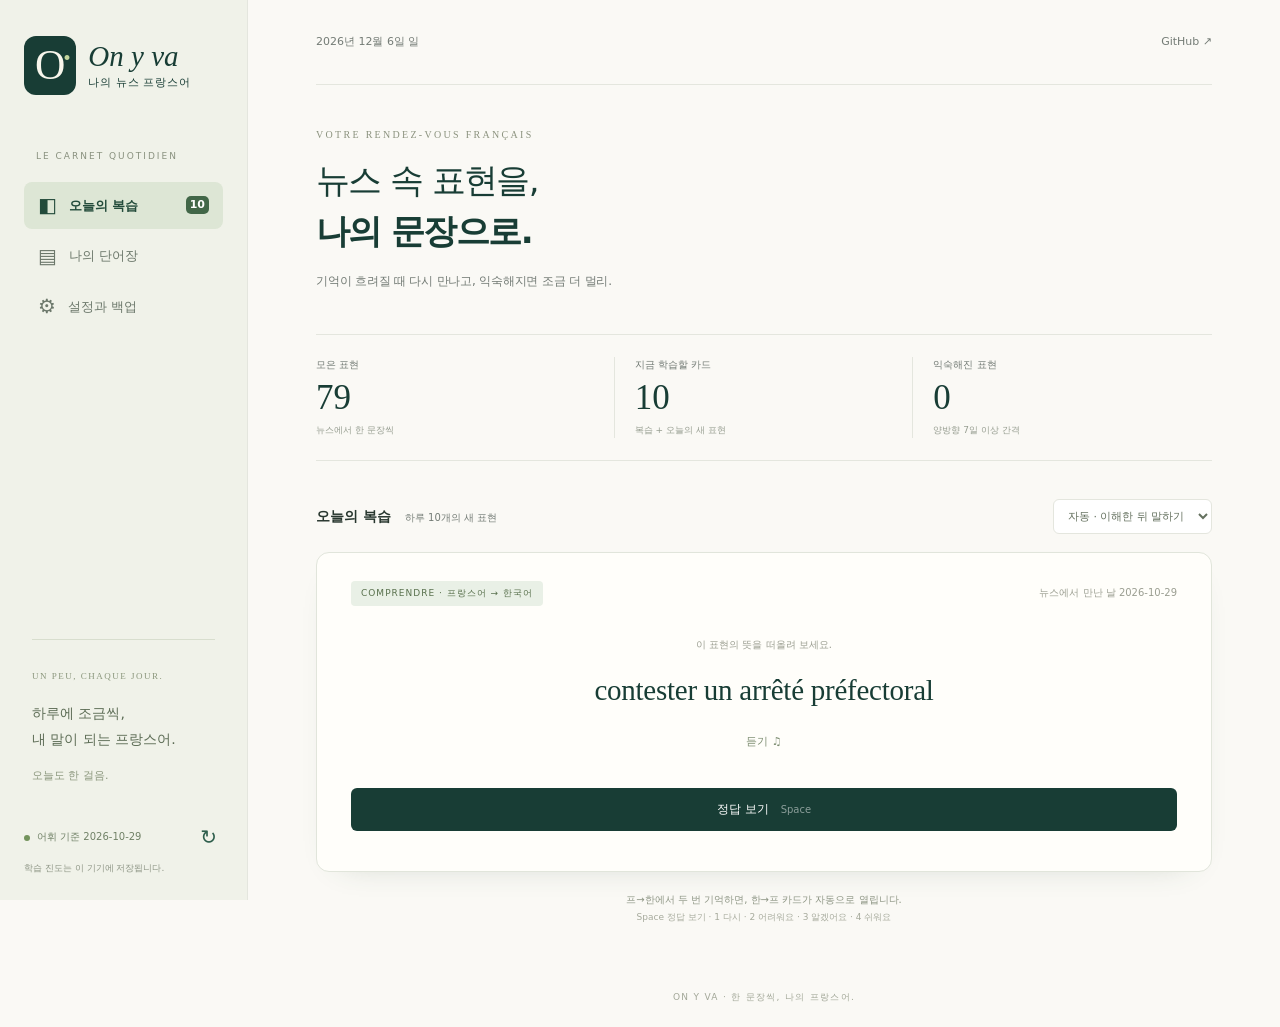
==== news/index.html @ 4c4e5b2c "Add installable news French vocabulary app with 79 expressions and spaced review" ====
<!doctype html>
<html lang="ko">
<head>
  <meta charset="utf-8">
  <meta name="viewport" content="width=device-width, initial-scale=1">
  <meta name="theme-color" content="#173e35">
  <meta name="description" content="뉴스에서 만난 프랑스어를 내 말로. 예문과 함께 익히는 나만의 간격 반복 단어장.">
  <link rel="manifest" href="./manifest.webmanifest">
  <link rel="icon" href="./icon.svg" type="image/svg+xml">
  <link rel="apple-touch-icon" href="./icon-192.png">
  <link rel="stylesheet" href="./style.css">
  <title>On y va · 뉴스 프랑스어</title>
</head>
<body>
  <div class="layout">
    <aside class="sidebar">
      <a class="brand" href="#study" aria-label="단어장 처음으로"><span class="brand-symbol">O<span>·</span></span><span>On y va<small>나의 뉴스 프랑스어</small></span></a>
      <p class="sidebar-label">LE CARNET QUOTIDIEN</p>
      <nav aria-label="주 메뉴">
        <button class="nav active" data-view="study"><span>◧</span> 오늘의 복습 <b id="nav-count">0</b></button>
        <button class="nav" data-view="library"><span>▤</span> 나의 단어장</button>
        <button class="nav" data-view="settings"><span>⚙</span> 설정과 백업</button>
      </nav>
      <div class="daily-note"><span>UN PEU, CHAQUE JOUR.</span><p>하루에 조금씩,<br>내 말이 되는 프랑스어.</p><div id="streak">오늘도 한 걸음.</div></div>
      <div class="sidebar-bottom"><span class="online-dot"></span><span id="connection">저장된 단어로 학습 중</span><button id="sync-button" aria-label="새 어휘 확인">↻</button></div>
      <small class="local-note">학습 진도는 이 기기에 저장됩니다.</small>
    </aside>
    <main>
      <header class="topbar"><span id="today"></span><div><button id="install-button" class="button small secondary" hidden>앱 설치</button><a class="github" href="https://github.com/elisa0402-bot/fran-ais-flashcard/tree/main/news" target="_blank" rel="noopener">GitHub ↗</a></div></header>
      <section id="study-view">
        <div class="intro"><p class="eyebrow">VOTRE RENDEZ-VOUS FRANÇAIS</p><h1>뉴스 속 표현을,<br><em>나의 문장으로.</em></h1><p class="description">기억이 흐려질 때 다시 만나고, 익숙해지면 조금 더 멀리.</p></div>
        <div class="stats" aria-label="학습 현황"><div><span>모은 표현</span><strong id="total-count">0</strong><small>뉴스에서 한 문장씩</small></div><div><span>지금 학습할 카드</span><strong id="due-count">0</strong><small>복습 + 오늘의 새 표현</small></div><div><span>익숙해진 표현</span><strong id="learned-count">0</strong><small>양방향 7일 이상 간격</small></div></div>
        <div class="study-toolbar"><div><h2>오늘의 복습</h2><span id="session-progress">하루 10개의 새 표현</span></div><label class="sr-only" for="direction">학습 방향</label><select id="direction"><option value="auto">자동 · 이해한 뒤 말하기</option><option value="fr">프랑스어 → 한국어</option><option value="ko">한국어 → 프랑스어</option></select></div>
        <article class="flashcard" id="flashcard" aria-live="polite">
          <div class="card-top"><span id="direction-label" class="pill">COMPRENDRE · 이해하기</span><span id="source-date"></span></div>
          <div class="question"><p id="prompt-label">이 표현의 뜻을 떠올려 보세요.</p><h3 id="question" lang="fr"></h3><button id="speak-question" class="sound" aria-label="프랑스어 표현 듣기">듣기 ♫</button></div>
          <div id="answer" hidden><div class="answer-divider"><span>LA RÉPONSE</span></div><h3 id="answer-main"></h3><div id="examples"></div><p class="source" id="card-source"></p></div>
          <button id="reveal" class="button primary reveal">정답 보기 <span>Space</span></button>
          <div id="grades" class="grades" hidden><button data-grade="again"><strong>다시</strong><small id="interval-again">1분 후</small></button><button data-grade="hard"><strong>어려워요</strong><small id="interval-hard">10분 후</small></button><button data-grade="good"><strong>알겠어요</strong><small id="interval-good">1일 후</small></button><button data-grade="easy"><strong>쉬워요</strong><small id="interval-easy">4일 후</small></button></div>
        </article>
        <div id="empty" class="empty" hidden><span>✓</span><h3>지금 할 복습을 마쳤어요.</h3><p id="empty-note"></p><button id="browse-button" class="button secondary">단어장 둘러보기</button></div>
        <p class="study-hint" id="study-hint">프→한에서 두 번 기억하면, 한→프 카드가 자동으로 열립니다.<br><span>Space 정답 보기 · 1 다시 · 2 어려워요 · 3 알겠어요 · 4 쉬워요</span></p>
      </section>
      <section id="library-view" hidden>
        <div class="section-intro"><p class="eyebrow">MA COLLECTION</p><h1>나의 단어장</h1><p class="description">새 표현은 쌓이고, 익힌 표현의 진도는 그대로.</p></div>
        <div class="library-tools"><input id="search" type="search" placeholder="프랑스어, 한국어, 예문 검색" aria-label="단어 검색"><select id="library-filter" aria-label="단어 상태"><option value="all">모든 표현</option><option value="new">아직 배우기 전</option><option value="learning">학습 중</option><option value="learned">익숙해진 표현</option><option value="starred">별표한 표현</option></select><button id="open-add" class="button primary">+ 표현 추가</button></div>
        <div id="library-count" class="list-summary"></div><div id="word-list"></div>
      </section>
      <section id="settings-view" hidden>
        <div class="section-intro"><p class="eyebrow">À VOTRE RYTHME</p><h1>나의 속도로</h1><p class="description">학습 설정과 소중한 기록을 관리하세요.</p></div>
        <div class="settings-card"><h2>학습</h2><label class="setting-row">하루 새 표현 <select id="new-per-day"><option value="5">5개</option><option value="10">10개</option><option value="15">15개</option><option value="20">20개</option><option value="50">50개</option><option value="100">100개</option></select></label><p>이미 배운 표현의 복습은 이 숫자에 포함되지 않습니다. 한국시간 자정에 새 표현 수가 갱신됩니다.</p><label class="setting-row">발음 속도 <select id="speech-rate"><option value="0.75">천천히</option><option value="0.9">보통</option><option value="1">자연스럽게</option></select></label><p>간격 반복은 1분·10분 재학습과 1일·3일 이후의 복습 간격을 사용합니다. 공식 Anki 앱이나 Anki 계정과 연결되지는 않습니다.</p></div>
        <div class="settings-card"><h2>어휘 업데이트</h2><p id="sync-details"></p><button id="settings-sync" class="button secondary">지금 새 어휘 확인</button><p>앱을 열 때와 사용 중 15분마다 GitHub의 새 어휘를 확인합니다. 인터넷이 없어도 저장된 카드로 학습할 수 있습니다.</p></div>
        <div class="settings-card"><h2>백업과 가져오기</h2><p>진도는 이 브라우저·기기에 저장됩니다. 브라우저 데이터를 지우거나 다른 기기로 옮기기 전에 백업해 주세요.</p><div class="button-row"><button id="backup" class="button primary">진도까지 백업</button><button id="import-button" class="button secondary">파일 가져오기</button><button id="export-anki" class="button secondary">Anki용 내보내기</button></div><p>백업 JSON, 어휘 JSON, 2열 CSV를 가져올 수 있습니다. 기존 윔피키드 CSV도 지원합니다. 다른 기기 간 진도 자동 동기화는 제공하지 않습니다.</p><input type="file" id="import-file" accept=".json,.csv,application/json,text/csv" hidden></div>
        <div class="settings-card"><h2>바탕화면에서 열기</h2><p>Edge·Chrome에서 주소창의 앱 설치 표시를 누르거나, 아래 설치 파일을 내려받아 압축을 풀고 ‘바탕화면에 설치.cmd’를 실행하세요.</p><a class="button secondary" href="./downloads/on-y-va-carnet.zip" download>Windows 설치 파일 받기 ↓</a><p>설치 파일은 브라우저의 앱 창으로 여는 바탕화면 바로가기를 만듭니다. 오프라인용 파일도 함께 포함되어 있습니다.</p></div>
      </section>
      <footer>ON Y VA · 한 문장씩, 나의 프랑스어.</footer>
    </main>
  </div>
  <dialog id="add-dialog"><form id="add-form"><div class="dialog-head"><h2>나만의 표현 추가</h2><button type="button" id="close-add" aria-label="닫기">×</button></div><label>프랑스어<input name="fr" required maxlength="500" lang="fr"></label><label>한국어 뜻<input name="ko" required maxlength="1000"></label><label>프랑스어 예문<textarea name="exfr" required maxlength="3000" lang="fr"></textarea></label><label>예문 해석<textarea name="exko" required maxlength="3000"></textarea></label><button class="button primary">단어장에 저장</button></form></dialog>
  <div id="toast" class="toast" role="status" hidden></div>
  <div id="storage-warning" role="alert" hidden>학습 기록을 저장하지 못했습니다. 설정에서 백업한 뒤 기기의 저장 공간을 확인해 주세요.</div>
  <script src="./seed.js"></script><script src="./core.js"></script><script src="./app.js"></script>
</body>
</html>
---- news/style.css ----
*{box-sizing:border-box} :root{--ink:#183d35;--muted:#737b75;--paper:#faf9f5;--line:#e4e6de;--green:#2e5e4c;--mint:#e9f0e6;--warm:#eee9df}body{margin:0;background:var(--paper);color:#28372f;font-family:"Malgun Gothic","Apple SD Gothic Neo",system-ui,sans-serif;font-size:14px;line-height:1.65}button,input,select,textarea{font:inherit}button,a,input,select{touch-action:manipulation}button{cursor:pointer}button:focus-visible,a:focus-visible,input:focus-visible,select:focus-visible,textarea:focus-visible{outline:3px solid #b0ca8b;outline-offset:4px}a{color:inherit}button{border:0}button:disabled{opacity:.5;cursor:wait}[hidden]{display:none!important}.layout{display:flex;min-height:100vh}.sidebar{width:248px;position:fixed;inset:0 auto 0 0;padding:36px 24px 24px;background:#f0f2e9;border-right:1px solid var(--line);display:flex;flex-direction:column}.brand{display:flex;align-items:center;gap:12px;text-decoration:none;font:italic 29px Georgia,serif;color:var(--ink)}.brand-symbol{font:42px Georgia,serif;background:var(--ink);color:#f8f6ec;border-radius:12px;padding:0 11px;line-height:1.4;position:relative}.brand-symbol span{color:#c3d59d;position:absolute;right:4px;top:-7px}.brand small{display:block;font:11px "Malgun Gothic",sans-serif;margin-top:2px;letter-spacing:.8px}.sidebar-label{font-size:9px;letter-spacing:2px;color:#89917f;margin:54px 0 15px 12px}.nav{width:100%;display:flex;align-items:center;gap:12px;background:none;text-align:left;padding:13px 14px;color:#6c786b;margin:3px 0;border-radius:8px;font-size:13px}.nav.active{background:#dde6d5;color:#234b3b;font-weight:bold}.nav span{font-size:20px;line-height:1}.nav b{margin-left:auto;font-size:11px;background:#426748;color:white;border-radius:5px;min-width:22px;text-align:center;padding:0 4px}.daily-note{margin:auto 8px 35px;border-top:1px solid #d8dece;padding-top:23px}.daily-note>span{font:9px Georgia,serif;letter-spacing:1.5px;color:#8b977d}.daily-note p{font-size:14px;color:#5d6d56;line-height:1.9}.daily-note div{font-size:11px;color:#8b977d}.sidebar-bottom{display:flex;align-items:center;gap:7px;font-size:10px;color:#708166}.online-dot{width:6px;height:6px;background:#73935c;border-radius:50%;flex-shrink:0}.sidebar-bottom button{margin-left:auto;background:none;font-size:20px;color:var(--green)}.local-note{font-size:9px;color:#8d9585;margin-top:6px}main{margin-left:248px;width:calc(100% - 248px);max-width:1230px;padding:0 68px}.topbar{height:85px;display:flex;align-items:center;justify-content:space-between;border-bottom:1px solid var(--line);font-size:11px;color:var(--muted)}.topbar>div{display:flex;gap:18px;align-items:center}.github{text-decoration:none;font-size:11px}.intro{padding:44px 0 30px}.eyebrow{font:10px Georgia,serif;color:#8b927e;letter-spacing:2.3px;margin:0 0 15px}h1{font-size:34px;letter-spacing:-1.6px;line-height:1.5;margin:0;color:var(--ink);font-weight:500}h1 em{font-style:normal;font-weight:700}.description{color:var(--muted);font-size:12px;margin-top:15px;letter-spacing:-.2px}.stats{display:grid;grid-template-columns:repeat(3,1fr);border-top:1px solid var(--line);border-bottom:1px solid var(--line);padding:22px 0;margin-bottom:38px}.stats>div{padding:0 20px;border-right:1px solid var(--line)}.stats>div:first-child{padding-left:0}.stats>div:last-child{border:0}.stats span,.stats small{display:block;font-size:10px;color:var(--muted)}.stats strong{display:block;font:35px Georgia,serif;color:var(--ink);margin:5px 0}.stats small{font-size:9px;color:#969d90}.study-toolbar{display:flex;justify-content:space-between;align-items:center;gap:15px;margin:0 0 18px}.study-toolbar h2{font-size:14px;display:inline-block;margin:0 14px 0 0;font-weight:600}.study-toolbar span{font-size:10px;color:var(--muted)}select{max-width:100%;border:1px solid var(--line);background:white;border-radius:6px;padding:9px 10px;color:#65715f;font-size:11px}.flashcard{padding:28px 34px 26px;border:1px solid #e1e5db;background:#fffefa;border-radius:13px;box-shadow:0 12px 34px -26px #31503b55;min-height:320px}.card-top{display:flex;justify-content:space-between;align-items:center;gap:12px}.pill{background:var(--mint);color:#58704c;font-size:9px;padding:5px 10px;border-radius:4px;letter-spacing:1px}.card-top>span:last-child{font-size:10px;color:#9b9e91}.question{padding:31px 0 25px;text-align:center}.question>p{font-size:10px;color:#9b9e91;margin:0 0 15px}.question h3{font:29px/1.55 Georgia,"Malgun Gothic",serif;letter-spacing:-.25px;color:var(--ink);margin:8px 0 12px;overflow-wrap:anywhere}.sound{background:none;color:#7c8c70;font-size:11px;padding:8px 12px}.button{display:inline-flex;justify-content:center;align-items:center;gap:12px;text-decoration:none;border-radius:6px;font-size:12px;padding:12px 20px;font-weight:500}.primary{background:var(--ink);color:white}.primary:hover{background:#285447}.secondary{background:#edf0e6;color:#4d6546;border:1px solid #dfe5d5}.button.small{font-size:10px;padding:7px 12px}.reveal{width:100%;margin-top:3px}.reveal span{opacity:.5;font:10px system-ui}.answer-divider{display:flex;align-items:center;gap:15px;margin:5px 0 18px;color:#a0a18f;font:9px Georgia;letter-spacing:2px}.answer-divider:before,.answer-divider:after{content:"";height:1px;background:var(--line);flex:1}#answer-main{text-align:center;font-size:19px;font-weight:500;margin:15px 0 25px;color:#465242;word-break:keep-all}.example{background:#f4f5ee;border-left:2px solid #c8d7b9;border-radius:0 6px 6px 0;padding:15px 18px;margin:12px 0}.example .fr{font:17px/1.7 Georgia,serif;color:#34503e;margin:0}.example .ko{font-size:11px;color:#7b8372;margin:7px 0 0}.example button{background:none;float:right;padding:4px 0 4px 10px;color:#768b64;font-size:13px}.source{font-size:9px;color:#9a9c8e;text-align:center;margin:19px 0}.grades{display:grid;grid-template-columns:repeat(4,1fr);gap:8px;margin-top:24px}.grades button{border:1px solid var(--line);background:#fafaf6;padding:12px 2px;border-radius:6px;color:#687562}.grades button[data-grade=again]{color:#a46d5e;background:#fbf3ed;border-color:#eddfd4}.grades button[data-grade=good]{color:white;background:var(--ink);border-color:var(--ink)}.grades button[data-grade=easy]{color:#597e3b;background:#edf3e4}.grades strong{font-size:11px;display:block;font-weight:500}.grades small{display:block;font-size:9px;opacity:.7;margin-top:4px}.study-hint{text-align:center;color:#8d9584;font-size:10px;margin:20px 0}.study-hint span{color:#a6aa9c;font-size:9px}.empty{border:1px solid var(--line);border-radius:13px;padding:44px 25px;text-align:center;background:#fffefa}.empty>span{display:inline-flex;justify-content:center;align-items:center;width:50px;height:50px;background:#e7eedb;color:var(--green);font-size:26px;border-radius:50%}.empty h3{font-size:20px;font-weight:500}.empty p{color:var(--muted);font-size:12px}.empty .button{margin-top:15px}footer{font-size:9px;color:#a2a798;letter-spacing:1.3px;text-align:center;padding:45px 0 22px}.section-intro{padding:45px 0 30px}.library-tools{display:flex;gap:10px;margin-bottom:20px}.library-tools input{min-width:0;flex:1}.library-tools .button{white-space:nowrap;padding:10px 14px}input,textarea{border:1px solid var(--line);background:white;border-radius:6px;padding:11px 13px;color:var(--ink);font-size:12px}.list-summary{font-size:11px;color:var(--muted);margin-bottom:12px}.word{background:#fffefa;border:1px solid var(--line);border-radius:9px;padding:18px 22px;margin-bottom:10px}.word-head{display:flex;gap:15px;align-items:flex-start}.word-title{flex:1}.word h3{font:20px Georgia,serif;margin:0 0 6px;color:var(--ink)}.word .meaning{margin:0;color:#69745f;font-size:12px}.word .tags{font-size:9px;color:#929987;margin-top:9px}.word details{margin-top:12px;font-size:11px;color:#66785b}.word summary{cursor:pointer}.star{background:none;font-size:20px;color:#a1a88d;padding:0 4px}.star.on{color:#a58235}.word-sound{background:none;color:#7b8c6a;padding:2px 8px}.settings-card{border:1px solid var(--line);border-radius:10px;background:#fffefa;padding:24px 28px;margin:0 0 18px}.settings-card h2{font-size:15px;margin:0 0 17px;font-weight:600}.settings-card p{font-size:11px;line-height:1.9;color:#808775;margin:14px 0}.setting-row{display:flex;align-items:center;justify-content:space-between;font-size:12px;margin-top:15px}.button-row{display:flex;flex-wrap:wrap;gap:10px}.toast{position:fixed;bottom:25px;left:50%;transform:translateX(-50%);background:var(--ink);color:#fff;padding:13px 23px;border-radius:7px;box-shadow:0 5px 30px #0002;max-width:90vw;z-index:30;font-size:12px}dialog{border:1px solid var(--line);border-radius:14px;padding:28px;width:min(500px,94vw);background:var(--paper);color:var(--ink)}dialog::backdrop{background:#14291a66}dialog label{display:block;font-size:12px;margin:15px 0}dialog input,dialog textarea{display:block;width:100%;margin-top:6px}dialog textarea{min-height:70px;resize:vertical}.dialog-head{display:flex;justify-content:space-between;align-items:center}.dialog-head h2{font-size:19px;margin:0}.dialog-head button{background:none;font-size:26px;color:#849078}dialog .button{width:100%;margin-top:10px}.sr-only{position:absolute;width:1px;height:1px;padding:0;margin:-1px;overflow:hidden;clip:rect(0,0,0,0);white-space:nowrap;border:0}#storage-warning{position:fixed;bottom:0;width:100%;padding:12px;background:#fff0cc;color:#694d12;text-align:center;font-size:12px;z-index:40}
@media(min-width:1500px){main{padding-left:95px;padding-right:95px}}@media(max-width:1100px){.sidebar{width:210px;padding:28px 18px}main{margin-left:210px;width:calc(100% - 210px);padding:0 35px}.study-toolbar{align-items:flex-start}.study-toolbar>div{display:flex;flex-direction:column;gap:3px}.study-toolbar h2{margin:0}}@media(max-width:740px){.layout{display:block}.sidebar{position:static;width:100%;padding:18px 20px 10px;border-right:0;border-bottom:1px solid var(--line)}.brand{font-size:24px}.brand-symbol{font-size:30px;border-radius:8px}.brand small{font-size:9px}.sidebar-label,.daily-note,.local-note{display:none}nav{display:flex;gap:5px;margin-top:17px}.nav{padding:10px 7px;justify-content:center;text-align:center;font-size:11px;gap:6px}.nav span{font-size:16px}.nav b{margin-left:0;font-size:9px;min-width:18px}.sidebar-bottom{margin-top:7px;justify-content:center}.sidebar-bottom button{margin-left:4px}main{margin:0;width:100%;padding:0 20px}.topbar{height:54px;font-size:10px}.intro{padding:29px 0 20px}.eyebrow{font-size:9px;margin-bottom:12px}h1{font-size:29px}.description{font-size:11px;max-width:94%}.stats{padding:18px 0;margin-bottom:25px}.stats>div{padding:0 12px}.stats span{font-size:9px}.stats small{font-size:8px}.stats strong{font-size:30px}.flashcard{padding:22px 20px}.question h3{font-size:25px}.question{padding:26px 0 19px}.pill{font-size:8px}.study-toolbar{gap:8px}.study-toolbar select{font-size:10px;max-width:185px;padding:8px 6px}.study-toolbar span{font-size:9px}.library-tools{flex-wrap:wrap}.library-tools input{flex-basis:100%}.library-tools select{flex:1}.word{padding:18px}.settings-card{padding:22px}.section-intro{padding-top:29px}.grades{gap:5px}.grades strong{font-size:10px}.grades small{font-size:8px}.button{font-size:11px;padding:11px 15px}.card-top>span:last-child{font-size:9px}.example .fr{font-size:16px}footer{padding-top:32px}}@media(prefers-reduced-motion:reduce){*{scroll-behavior:auto!important}}
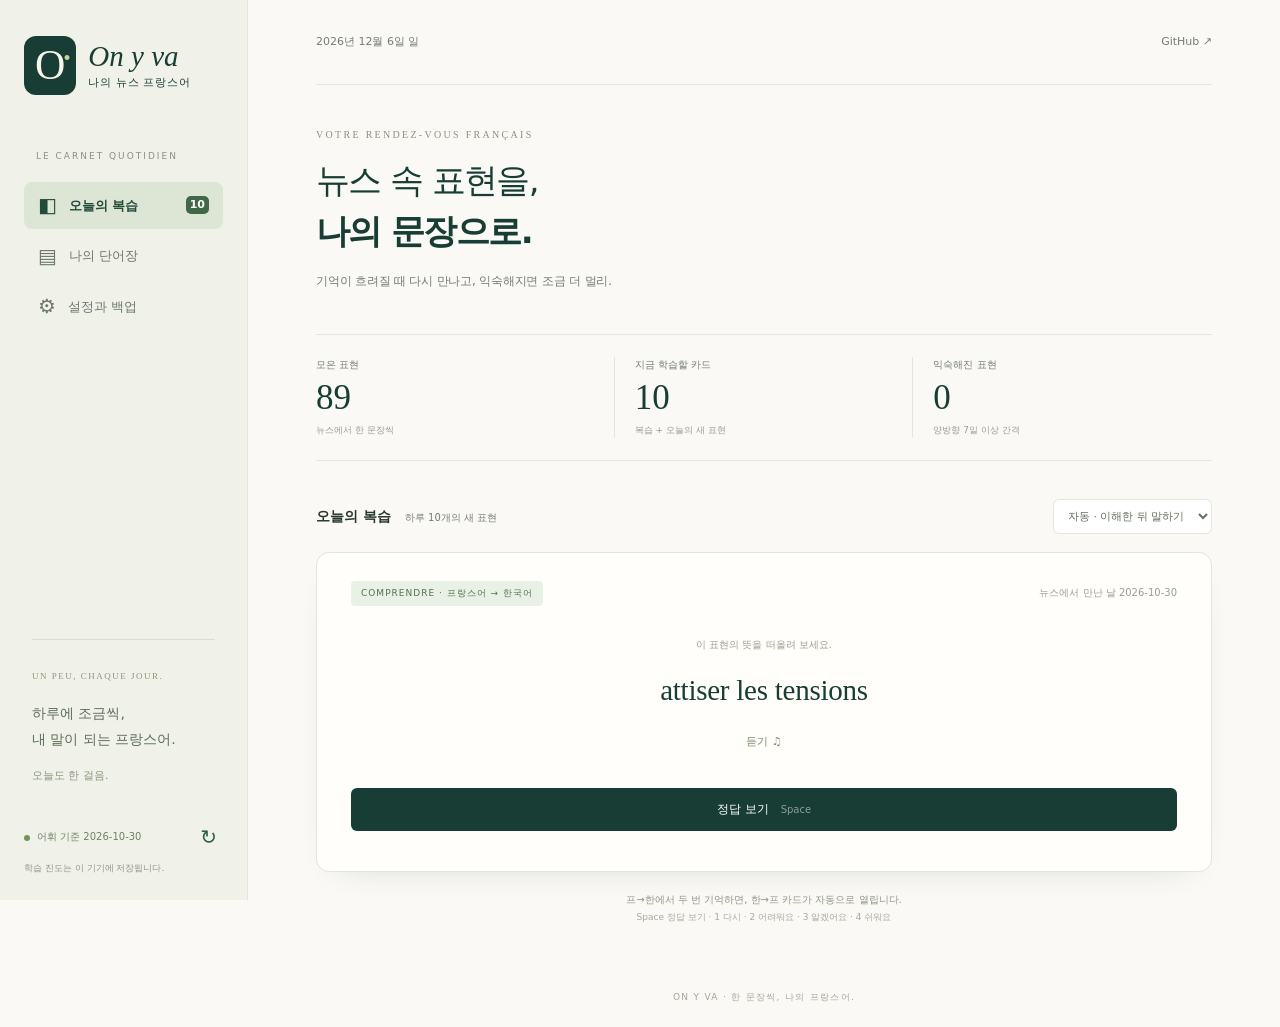
==== commit 8d9bbe3d: "Add standalone offline Windows vocabulary app with bundled runtime" ====
--- a/news/index.html
+++ b/news/index.html
@@ -51,7 +51,7 @@
         <div class="settings-card"><h2>학습</h2><label class="setting-row">하루 새 표현 <select id="new-per-day"><option value="5">5개</option><option value="10">10개</option><option value="15">15개</option><option value="20">20개</option><option value="50">50개</option><option value="100">100개</option></select></label><p>이미 배운 표현의 복습은 이 숫자에 포함되지 않습니다. 한국시간 자정에 새 표현 수가 갱신됩니다.</p><label class="setting-row">발음 속도 <select id="speech-rate"><option value="0.75">천천히</option><option value="0.9">보통</option><option value="1">자연스럽게</option></select></label><p>간격 반복은 1분·10분 재학습과 1일·3일 이후의 복습 간격을 사용합니다. 공식 Anki 앱이나 Anki 계정과 연결되지는 않습니다.</p></div>
         <div class="settings-card"><h2>어휘 업데이트</h2><p id="sync-details"></p><button id="settings-sync" class="button secondary">지금 새 어휘 확인</button><p>앱을 열 때와 사용 중 15분마다 GitHub의 새 어휘를 확인합니다. 인터넷이 없어도 저장된 카드로 학습할 수 있습니다.</p></div>
         <div class="settings-card"><h2>백업과 가져오기</h2><p>진도는 이 브라우저·기기에 저장됩니다. 브라우저 데이터를 지우거나 다른 기기로 옮기기 전에 백업해 주세요.</p><div class="button-row"><button id="backup" class="button primary">진도까지 백업</button><button id="import-button" class="button secondary">파일 가져오기</button><button id="export-anki" class="button secondary">Anki용 내보내기</button></div><p>백업 JSON, 어휘 JSON, 2열 CSV를 가져올 수 있습니다. 기존 윔피키드 CSV도 지원합니다. 다른 기기 간 진도 자동 동기화는 제공하지 않습니다.</p><input type="file" id="import-file" accept=".json,.csv,application/json,text/csv" hidden></div>
-        <div class="settings-card"><h2>바탕화면에서 열기</h2><p>Edge·Chrome에서 주소창의 앱 설치 표시를 누르거나, 아래 설치 파일을 내려받아 압축을 풀고 ‘바탕화면에 설치.cmd’를 실행하세요.</p><a class="button secondary" href="./downloads/on-y-va-carnet.zip" download>Windows 설치 파일 받기 ↓</a><p>설치 파일은 브라우저의 앱 창으로 여는 바탕화면 바로가기를 만듭니다. 오프라인용 파일도 함께 포함되어 있습니다.</p></div>
+        <div class="settings-card"><h2>Windows 전용 앱</h2><p>브라우저 없이 독립된 창에서 학습하고, 인터넷이 없어도 저장된 단어와 진도를 사용할 수 있습니다.</p><a class="button secondary" href="./downloads/OnYVa-Windows.zip" download>Windows 앱 받기 ↓</a><p>ZIP 파일을 모두 압축 푼 뒤 ‘설치하고 열기.vbs’를 실행하세요. 바탕화면에 ‘프랑스어 뉴스 단어장’ 아이콘이 생깁니다. 실행에 필요한 파일이 모두 포함되어 있습니다.</p><p>웹에서 학습한 진도는 먼저 백업한 뒤 새 앱의 ‘설정과 백업’에서 불러올 수 있습니다.</p></div>
       </section>
       <footer>ON Y VA · 한 문장씩, 나의 프랑스어.</footer>
     </main>
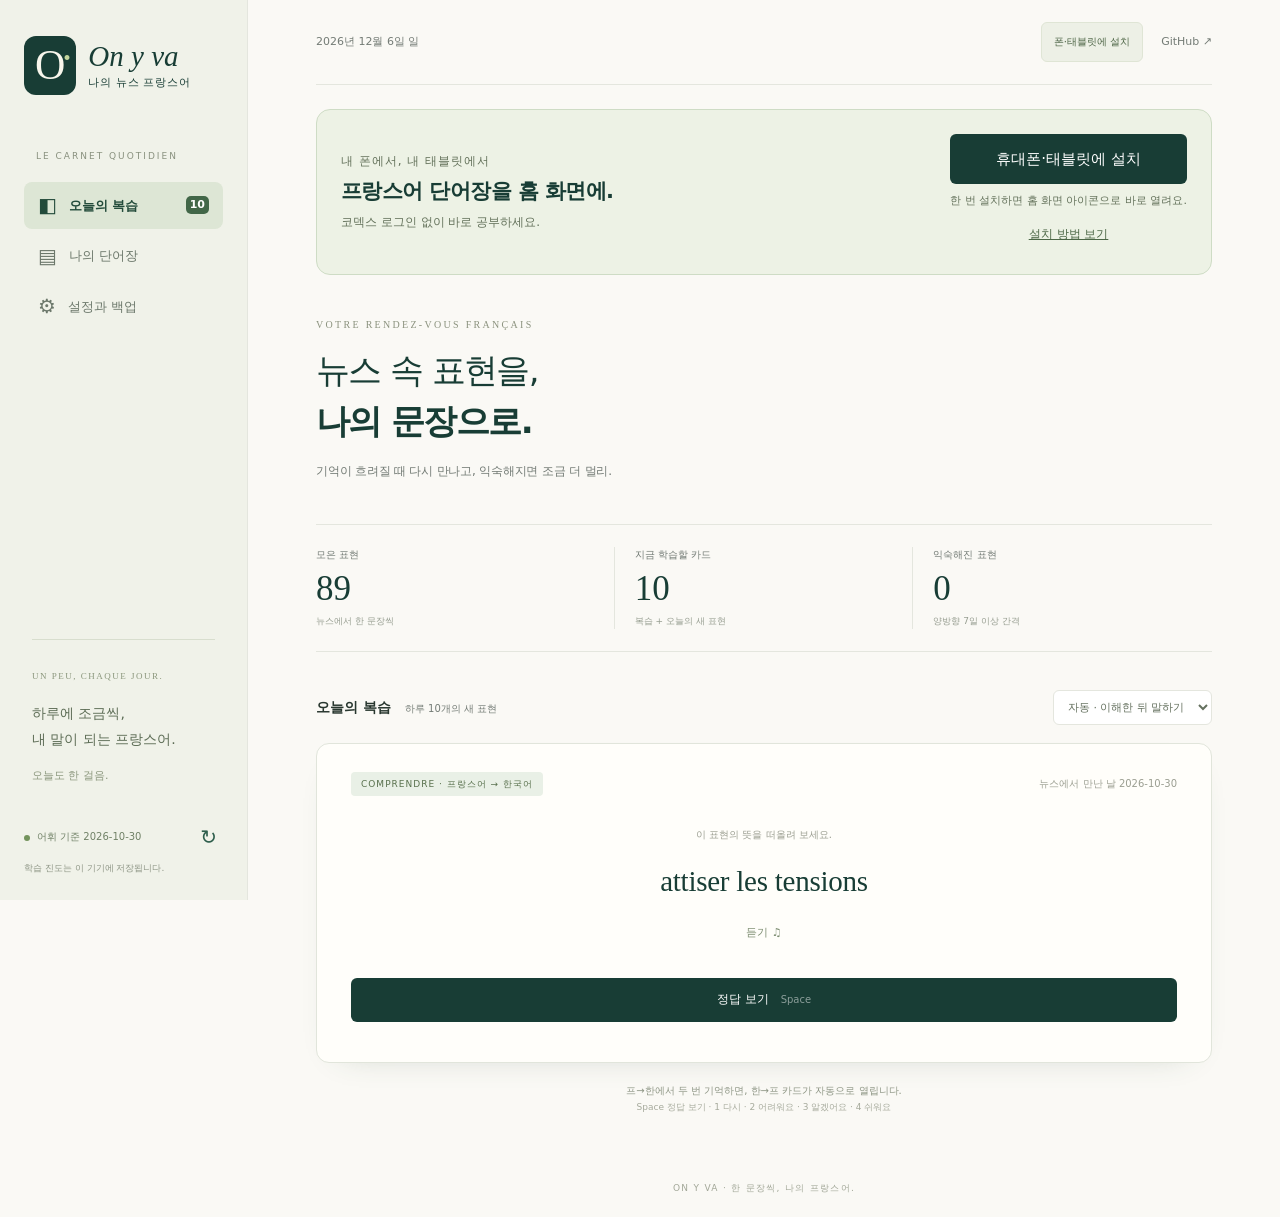
==== commit bfb2b93d: "Add simple Android home-screen installation and phone QR sharing" ====
--- a/news/index.html
+++ b/news/index.html
@@ -1,64 +1,82 @@
-<!doctype html>
-<html lang="ko">
-<head>
-  <meta charset="utf-8">
-  <meta name="viewport" content="width=device-width, initial-scale=1">
-  <meta name="theme-color" content="#173e35">
-  <meta name="description" content="뉴스에서 만난 프랑스어를 내 말로. 예문과 함께 익히는 나만의 간격 반복 단어장.">
-  <link rel="manifest" href="./manifest.webmanifest">
-  <link rel="icon" href="./icon.svg" type="image/svg+xml">
-  <link rel="apple-touch-icon" href="./icon-192.png">
-  <link rel="stylesheet" href="./style.css">
-  <title>On y va · 뉴스 프랑스어</title>
-</head>
-<body>
-  <div class="layout">
-    <aside class="sidebar">
-      <a class="brand" href="#study" aria-label="단어장 처음으로"><span class="brand-symbol">O<span>·</span></span><span>On y va<small>나의 뉴스 프랑스어</small></span></a>
-      <p class="sidebar-label">LE CARNET QUOTIDIEN</p>
-      <nav aria-label="주 메뉴">
-        <button class="nav active" data-view="study"><span>◧</span> 오늘의 복습 <b id="nav-count">0</b></button>
-        <button class="nav" data-view="library"><span>▤</span> 나의 단어장</button>
-        <button class="nav" data-view="settings"><span>⚙</span> 설정과 백업</button>
-      </nav>
-      <div class="daily-note"><span>UN PEU, CHAQUE JOUR.</span><p>하루에 조금씩,<br>내 말이 되는 프랑스어.</p><div id="streak">오늘도 한 걸음.</div></div>
-      <div class="sidebar-bottom"><span class="online-dot"></span><span id="connection">저장된 단어로 학습 중</span><button id="sync-button" aria-label="새 어휘 확인">↻</button></div>
-      <small class="local-note">학습 진도는 이 기기에 저장됩니다.</small>
-    </aside>
-    <main>
-      <header class="topbar"><span id="today"></span><div><button id="install-button" class="button small secondary" hidden>앱 설치</button><a class="github" href="https://github.com/elisa0402-bot/fran-ais-flashcard/tree/main/news" target="_blank" rel="noopener">GitHub ↗</a></div></header>
-      <section id="study-view">
-        <div class="intro"><p class="eyebrow">VOTRE RENDEZ-VOUS FRANÇAIS</p><h1>뉴스 속 표현을,<br><em>나의 문장으로.</em></h1><p class="description">기억이 흐려질 때 다시 만나고, 익숙해지면 조금 더 멀리.</p></div>
-        <div class="stats" aria-label="학습 현황"><div><span>모은 표현</span><strong id="total-count">0</strong><small>뉴스에서 한 문장씩</small></div><div><span>지금 학습할 카드</span><strong id="due-count">0</strong><small>복습 + 오늘의 새 표현</small></div><div><span>익숙해진 표현</span><strong id="learned-count">0</strong><small>양방향 7일 이상 간격</small></div></div>
-        <div class="study-toolbar"><div><h2>오늘의 복습</h2><span id="session-progress">하루 10개의 새 표현</span></div><label class="sr-only" for="direction">학습 방향</label><select id="direction"><option value="auto">자동 · 이해한 뒤 말하기</option><option value="fr">프랑스어 → 한국어</option><option value="ko">한국어 → 프랑스어</option></select></div>
-        <article class="flashcard" id="flashcard" aria-live="polite">
-          <div class="card-top"><span id="direction-label" class="pill">COMPRENDRE · 이해하기</span><span id="source-date"></span></div>
-          <div class="question"><p id="prompt-label">이 표현의 뜻을 떠올려 보세요.</p><h3 id="question" lang="fr"></h3><button id="speak-question" class="sound" aria-label="프랑스어 표현 듣기">듣기 ♫</button></div>
-          <div id="answer" hidden><div class="answer-divider"><span>LA RÉPONSE</span></div><h3 id="answer-main"></h3><div id="examples"></div><p class="source" id="card-source"></p></div>
-          <button id="reveal" class="button primary reveal">정답 보기 <span>Space</span></button>
-          <div id="grades" class="grades" hidden><button data-grade="again"><strong>다시</strong><small id="interval-again">1분 후</small></button><button data-grade="hard"><strong>어려워요</strong><small id="interval-hard">10분 후</small></button><button data-grade="good"><strong>알겠어요</strong><small id="interval-good">1일 후</small></button><button data-grade="easy"><strong>쉬워요</strong><small id="interval-easy">4일 후</small></button></div>
-        </article>
-        <div id="empty" class="empty" hidden><span>✓</span><h3>지금 할 복습을 마쳤어요.</h3><p id="empty-note"></p><button id="browse-button" class="button secondary">단어장 둘러보기</button></div>
-        <p class="study-hint" id="study-hint">프→한에서 두 번 기억하면, 한→프 카드가 자동으로 열립니다.<br><span>Space 정답 보기 · 1 다시 · 2 어려워요 · 3 알겠어요 · 4 쉬워요</span></p>
-      </section>
-      <section id="library-view" hidden>
-        <div class="section-intro"><p class="eyebrow">MA COLLECTION</p><h1>나의 단어장</h1><p class="description">새 표현은 쌓이고, 익힌 표현의 진도는 그대로.</p></div>
-        <div class="library-tools"><input id="search" type="search" placeholder="프랑스어, 한국어, 예문 검색" aria-label="단어 검색"><select id="library-filter" aria-label="단어 상태"><option value="all">모든 표현</option><option value="new">아직 배우기 전</option><option value="learning">학습 중</option><option value="learned">익숙해진 표현</option><option value="starred">별표한 표현</option></select><button id="open-add" class="button primary">+ 표현 추가</button></div>
-        <div id="library-count" class="list-summary"></div><div id="word-list"></div>
-      </section>
-      <section id="settings-view" hidden>
-        <div class="section-intro"><p class="eyebrow">À VOTRE RYTHME</p><h1>나의 속도로</h1><p class="description">학습 설정과 소중한 기록을 관리하세요.</p></div>
-        <div class="settings-card"><h2>학습</h2><label class="setting-row">하루 새 표현 <select id="new-per-day"><option value="5">5개</option><option value="10">10개</option><option value="15">15개</option><option value="20">20개</option><option value="50">50개</option><option value="100">100개</option></select></label><p>이미 배운 표현의 복습은 이 숫자에 포함되지 않습니다. 한국시간 자정에 새 표현 수가 갱신됩니다.</p><label class="setting-row">발음 속도 <select id="speech-rate"><option value="0.75">천천히</option><option value="0.9">보통</option><option value="1">자연스럽게</option></select></label><p>간격 반복은 1분·10분 재학습과 1일·3일 이후의 복습 간격을 사용합니다. 공식 Anki 앱이나 Anki 계정과 연결되지는 않습니다.</p></div>
-        <div class="settings-card"><h2>어휘 업데이트</h2><p id="sync-details"></p><button id="settings-sync" class="button secondary">지금 새 어휘 확인</button><p>앱을 열 때와 사용 중 15분마다 GitHub의 새 어휘를 확인합니다. 인터넷이 없어도 저장된 카드로 학습할 수 있습니다.</p></div>
-        <div class="settings-card"><h2>백업과 가져오기</h2><p>진도는 이 브라우저·기기에 저장됩니다. 브라우저 데이터를 지우거나 다른 기기로 옮기기 전에 백업해 주세요.</p><div class="button-row"><button id="backup" class="button primary">진도까지 백업</button><button id="import-button" class="button secondary">파일 가져오기</button><button id="export-anki" class="button secondary">Anki용 내보내기</button></div><p>백업 JSON, 어휘 JSON, 2열 CSV를 가져올 수 있습니다. 기존 윔피키드 CSV도 지원합니다. 다른 기기 간 진도 자동 동기화는 제공하지 않습니다.</p><input type="file" id="import-file" accept=".json,.csv,application/json,text/csv" hidden></div>
-        <div class="settings-card"><h2>Windows 전용 앱</h2><p>브라우저 없이 독립된 창에서 학습하고, 인터넷이 없어도 저장된 단어와 진도를 사용할 수 있습니다.</p><a class="button secondary" href="./downloads/OnYVa-Windows.zip" download>Windows 앱 받기 ↓</a><p>ZIP 파일을 모두 압축 푼 뒤 ‘설치하고 열기.vbs’를 실행하세요. 바탕화면에 ‘프랑스어 뉴스 단어장’ 아이콘이 생깁니다. 실행에 필요한 파일이 모두 포함되어 있습니다.</p><p>웹에서 학습한 진도는 먼저 백업한 뒤 새 앱의 ‘설정과 백업’에서 불러올 수 있습니다.</p></div>
-      </section>
-      <footer>ON Y VA · 한 문장씩, 나의 프랑스어.</footer>
-    </main>
-  </div>
-  <dialog id="add-dialog"><form id="add-form"><div class="dialog-head"><h2>나만의 표현 추가</h2><button type="button" id="close-add" aria-label="닫기">×</button></div><label>프랑스어<input name="fr" required maxlength="500" lang="fr"></label><label>한국어 뜻<input name="ko" required maxlength="1000"></label><label>프랑스어 예문<textarea name="exfr" required maxlength="3000" lang="fr"></textarea></label><label>예문 해석<textarea name="exko" required maxlength="3000"></textarea></label><button class="button primary">단어장에 저장</button></form></dialog>
-  <div id="toast" class="toast" role="status" hidden></div>
-  <div id="storage-warning" role="alert" hidden>학습 기록을 저장하지 못했습니다. 설정에서 백업한 뒤 기기의 저장 공간을 확인해 주세요.</div>
-  <script src="./seed.js"></script><script src="./core.js"></script><script src="./app.js"></script>
-</body>
-</html>
+<!doctype html>
+<html lang="ko">
+<head>
+  <meta charset="utf-8">
+  <meta name="viewport" content="width=device-width, initial-scale=1">
+  <meta name="theme-color" content="#173e35">
+  <meta name="mobile-web-app-capable" content="yes">
+  <meta name="apple-mobile-web-app-capable" content="yes">
+  <meta name="apple-mobile-web-app-title" content="프랑스어 단어장">
+  <meta name="description" content="뉴스에서 만난 프랑스어를 내 말로. 예문과 함께 익히는 나만의 간격 반복 단어장.">
+  <link rel="manifest" href="./manifest.webmanifest">
+  <link rel="icon" href="./icon.svg" type="image/svg+xml">
+  <link rel="apple-touch-icon" href="./icon-192.png">
+  <link rel="stylesheet" href="./style.css">
+  <title>On y va · 뉴스 프랑스어</title>
+</head>
+<body>
+  <div class="layout">
+    <aside class="sidebar">
+      <a class="brand" href="#study" aria-label="단어장 처음으로"><span class="brand-symbol">O<span>·</span></span><span>On y va<small>나의 뉴스 프랑스어</small></span></a>
+      <p class="sidebar-label">LE CARNET QUOTIDIEN</p>
+      <nav aria-label="주 메뉴">
+        <button class="nav active" data-view="study"><span>◧</span> 오늘의 복습 <b id="nav-count">0</b></button>
+        <button class="nav" data-view="library"><span>▤</span> 나의 단어장</button>
+        <button class="nav" data-view="settings"><span>⚙</span> 설정과 백업</button>
+      </nav>
+      <div class="daily-note"><span>UN PEU, CHAQUE JOUR.</span><p>하루에 조금씩,<br>내 말이 되는 프랑스어.</p><div id="streak">오늘도 한 걸음.</div></div>
+      <div class="sidebar-bottom"><span class="online-dot"></span><span id="connection">저장된 단어로 학습 중</span><button id="sync-button" aria-label="새 어휘 확인">↻</button></div>
+      <small class="local-note">학습 진도는 이 기기에 저장됩니다.</small>
+    </aside>
+    <main>
+      <header class="topbar"><span id="today"></span><div><button id="install-button" class="button small secondary">홈 화면에 설치</button><a class="github" href="https://github.com/elisa0402-bot/fran-ais-flashcard/tree/main/news" target="_blank" rel="noopener">GitHub ↗</a></div></header>
+
+      <section id="install-banner" class="install-banner" aria-labelledby="install-heading">
+        <div><p class="install-eyebrow">내 폰에서, 내 태블릿에서</p><h2 id="install-heading">프랑스어 단어장을 홈 화면에.</h2><p>코덱스 로그인 없이 바로 공부하세요.</p></div>
+        <div class="install-actions"><button id="install-now" class="button primary">홈 화면에 설치</button><p id="install-status" role="status">한 번 설치하면 홈 화면 아이콘으로 바로 열려요.</p><button id="install-help" class="install-help">설치 방법 보기</button></div>
+      </section>
+      <section id="study-view">
+        <div class="intro"><p class="eyebrow">VOTRE RENDEZ-VOUS FRANÇAIS</p><h1>뉴스 속 표현을,<br><em>나의 문장으로.</em></h1><p class="description">기억이 흐려질 때 다시 만나고, 익숙해지면 조금 더 멀리.</p></div>
+        <div class="stats" aria-label="학습 현황"><div><span>모은 표현</span><strong id="total-count">0</strong><small>뉴스에서 한 문장씩</small></div><div><span>지금 학습할 카드</span><strong id="due-count">0</strong><small>복습 + 오늘의 새 표현</small></div><div><span>익숙해진 표현</span><strong id="learned-count">0</strong><small>양방향 7일 이상 간격</small></div></div>
+        <div class="study-toolbar"><div><h2>오늘의 복습</h2><span id="session-progress">하루 10개의 새 표현</span></div><label class="sr-only" for="direction">학습 방향</label><select id="direction"><option value="auto">자동 · 이해한 뒤 말하기</option><option value="fr">프랑스어 → 한국어</option><option value="ko">한국어 → 프랑스어</option></select></div>
+        <article class="flashcard" id="flashcard" aria-live="polite">
+          <div class="card-top"><span id="direction-label" class="pill">COMPRENDRE · 이해하기</span><span id="source-date"></span></div>
+          <div class="question"><p id="prompt-label">이 표현의 뜻을 떠올려 보세요.</p><h3 id="question" lang="fr"></h3><button id="speak-question" class="sound" aria-label="프랑스어 표현 듣기">듣기 ♫</button></div>
+          <div id="answer" hidden><div class="answer-divider"><span>LA RÉPONSE</span></div><h3 id="answer-main"></h3><div id="examples"></div><p class="source" id="card-source"></p></div>
+          <button id="reveal" class="button primary reveal">정답 보기 <span>Space</span></button>
+          <div id="grades" class="grades" hidden><button data-grade="again"><strong>다시</strong><small id="interval-again">1분 후</small></button><button data-grade="hard"><strong>어려워요</strong><small id="interval-hard">10분 후</small></button><button data-grade="good"><strong>알겠어요</strong><small id="interval-good">1일 후</small></button><button data-grade="easy"><strong>쉬워요</strong><small id="interval-easy">4일 후</small></button></div>
+        </article>
+        <div id="empty" class="empty" hidden><span>✓</span><h3>지금 할 복습을 마쳤어요.</h3><p id="empty-note"></p><button id="browse-button" class="button secondary">단어장 둘러보기</button></div>
+        <p class="study-hint" id="study-hint">프→한에서 두 번 기억하면, 한→프 카드가 자동으로 열립니다.<br><span>Space 정답 보기 · 1 다시 · 2 어려워요 · 3 알겠어요 · 4 쉬워요</span></p>
+      </section>
+      <section id="library-view" hidden>
+        <div class="section-intro"><p class="eyebrow">MA COLLECTION</p><h1>나의 단어장</h1><p class="description">새 표현은 쌓이고, 익힌 표현의 진도는 그대로.</p></div>
+        <div class="library-tools"><input id="search" type="search" placeholder="프랑스어, 한국어, 예문 검색" aria-label="단어 검색"><select id="library-filter" aria-label="단어 상태"><option value="all">모든 표현</option><option value="new">아직 배우기 전</option><option value="learning">학습 중</option><option value="learned">익숙해진 표현</option><option value="starred">별표한 표현</option></select><button id="open-add" class="button primary">+ 표현 추가</button></div>
+        <div id="library-count" class="list-summary"></div><div id="word-list"></div>
+      </section>
+      <section id="settings-view" hidden>
+        <div class="section-intro"><p class="eyebrow">À VOTRE RYTHME</p><h1>나의 속도로</h1><p class="description">학습 설정과 소중한 기록을 관리하세요.</p></div>
+        <div class="settings-card"><h2>학습</h2><label class="setting-row">하루 새 표현 <select id="new-per-day"><option value="5">5개</option><option value="10">10개</option><option value="15">15개</option><option value="20">20개</option><option value="50">50개</option><option value="100">100개</option></select></label><p>이미 배운 표현의 복습은 이 숫자에 포함되지 않습니다. 한국시간 자정에 새 표현 수가 갱신됩니다.</p><label class="setting-row">발음 속도 <select id="speech-rate"><option value="0.75">천천히</option><option value="0.9">보통</option><option value="1">자연스럽게</option></select></label><p>간격 반복은 1분·10분 재학습과 1일·3일 이후의 복습 간격을 사용합니다. 공식 Anki 앱이나 Anki 계정과 연결되지는 않습니다.</p></div>
+        <div class="settings-card"><h2>어휘 업데이트</h2><p id="sync-details"></p><button id="settings-sync" class="button secondary">지금 새 어휘 확인</button><p>앱을 열 때와 사용 중 15분마다 GitHub의 새 어휘를 확인합니다. 인터넷이 없어도 저장된 카드로 학습할 수 있습니다.</p></div>
+        <div class="settings-card"><h2>백업과 가져오기</h2><p>진도는 이 브라우저·기기에 저장됩니다. 브라우저 데이터를 지우거나 다른 기기로 옮기기 전에 백업해 주세요.</p><div class="button-row"><button id="backup" class="button primary">진도까지 백업</button><button id="import-button" class="button secondary">파일 가져오기</button><button id="export-anki" class="button secondary">Anki용 내보내기</button></div><p>백업 JSON, 어휘 JSON, 2열 CSV를 가져올 수 있습니다. 기존 윔피키드 CSV도 지원합니다. 새 뉴스 어휘는 모든 기기에 반영됩니다. 학습 진도는 기기별로 저장되며 자동으로 서로 합쳐지지는 않습니다.</p><input type="file" id="import-file" accept=".json,.csv,application/json,text/csv" hidden></div>
+        <div id="windows-download" class="settings-card"><h2>Windows 전용 앱</h2><p>브라우저 없이 독립된 창에서 학습하고, 인터넷이 없어도 저장된 단어와 진도를 사용할 수 있습니다.</p><a class="button secondary" href="./downloads/OnYVa-Windows.zip" download>Windows 앱 받기 ↓</a><p>ZIP 파일을 모두 압축 푼 뒤 ‘설치하고 열기.vbs’를 실행하세요. 바탕화면에 ‘프랑스어 뉴스 단어장’ 아이콘이 생깁니다. 실행에 필요한 파일이 모두 포함되어 있습니다.</p><p>웹에서 학습한 진도는 먼저 백업한 뒤 새 앱의 ‘설정과 백업’에서 불러올 수 있습니다.</p></div>
+      </section>
+      <footer>ON Y VA · 한 문장씩, 나의 프랑스어.</footer>
+    </main>
+  </div>
+  <dialog id="add-dialog"><form id="add-form"><div class="dialog-head"><h2>나만의 표현 추가</h2><button type="button" id="close-add" aria-label="닫기">×</button></div><label>프랑스어<input name="fr" required maxlength="500" lang="fr"></label><label>한국어 뜻<input name="ko" required maxlength="1000"></label><label>프랑스어 예문<textarea name="exfr" required maxlength="3000" lang="fr"></textarea></label><label>예문 해석<textarea name="exko" required maxlength="3000"></textarea></label><button class="button primary">단어장에 저장</button></form></dialog>
+
+  <dialog id="install-dialog" aria-labelledby="install-dialog-title">
+    <div class="dialog-head"><h2 id="install-dialog-title">홈 화면에 설치하기</h2><button id="close-install" type="button" aria-label="설치 안내 닫기">×</button></div>
+    <div id="install-qr-block"><img class="install-qr" src="./install-qr.svg" width="224" height="224" alt="휴대폰에서 단어장을 여는 QR 코드"><p>휴대폰이나 태블릿 카메라로 찍어 주세요.<br>열린 화면에서 ‘홈 화면에 설치’를 누르면 됩니다.</p></div>
+    <div id="install-steps"><p id="install-help-text"></p><p>설치 확인은 휴대폰에서 한 번 눌러야 해요.<br>다음부터는 홈 화면 아이콘만 누르세요.</p></div>
+    <button id="install-native" class="button primary" hidden>홈 화면에 설치</button>
+    <a id="open-chrome" class="button secondary" hidden>Chrome으로 열기</a>
+    <button id="copy-app-link" class="button secondary">단어장 링크 복사</button>
+    <input id="app-link-text" aria-label="단어장 주소" readonly hidden>
+  </dialog>
+  <div id="toast" class="toast" role="status" hidden></div>
+  <div id="storage-warning" role="alert" hidden>학습 기록을 저장하지 못했습니다. 설정에서 백업한 뒤 기기의 저장 공간을 확인해 주세요.</div>
+  <script src="./seed.js"></script><script src="./core.js"></script><script src="./app.js"></script><script src="./mobile-install.js"></script>
+</body>
+</html>
--- a/news/style.css
+++ b/news/style.css
@@ -1,2 +1,7 @@
 *{box-sizing:border-box} :root{--ink:#183d35;--muted:#737b75;--paper:#faf9f5;--line:#e4e6de;--green:#2e5e4c;--mint:#e9f0e6;--warm:#eee9df}body{margin:0;background:var(--paper);color:#28372f;font-family:"Malgun Gothic","Apple SD Gothic Neo",system-ui,sans-serif;font-size:14px;line-height:1.65}button,input,select,textarea{font:inherit}button,a,input,select{touch-action:manipulation}button{cursor:pointer}button:focus-visible,a:focus-visible,input:focus-visible,select:focus-visible,textarea:focus-visible{outline:3px solid #b0ca8b;outline-offset:4px}a{color:inherit}button{border:0}button:disabled{opacity:.5;cursor:wait}[hidden]{display:none!important}.layout{display:flex;min-height:100vh}.sidebar{width:248px;position:fixed;inset:0 auto 0 0;padding:36px 24px 24px;background:#f0f2e9;border-right:1px solid var(--line);display:flex;flex-direction:column}.brand{display:flex;align-items:center;gap:12px;text-decoration:none;font:italic 29px Georgia,serif;color:var(--ink)}.brand-symbol{font:42px Georgia,serif;background:var(--ink);color:#f8f6ec;border-radius:12px;padding:0 11px;line-height:1.4;position:relative}.brand-symbol span{color:#c3d59d;position:absolute;right:4px;top:-7px}.brand small{display:block;font:11px "Malgun Gothic",sans-serif;margin-top:2px;letter-spacing:.8px}.sidebar-label{font-size:9px;letter-spacing:2px;color:#89917f;margin:54px 0 15px 12px}.nav{width:100%;display:flex;align-items:center;gap:12px;background:none;text-align:left;padding:13px 14px;color:#6c786b;margin:3px 0;border-radius:8px;font-size:13px}.nav.active{background:#dde6d5;color:#234b3b;font-weight:bold}.nav span{font-size:20px;line-height:1}.nav b{margin-left:auto;font-size:11px;background:#426748;color:white;border-radius:5px;min-width:22px;text-align:center;padding:0 4px}.daily-note{margin:auto 8px 35px;border-top:1px solid #d8dece;padding-top:23px}.daily-note>span{font:9px Georgia,serif;letter-spacing:1.5px;color:#8b977d}.daily-note p{font-size:14px;color:#5d6d56;line-height:1.9}.daily-note div{font-size:11px;color:#8b977d}.sidebar-bottom{display:flex;align-items:center;gap:7px;font-size:10px;color:#708166}.online-dot{width:6px;height:6px;background:#73935c;border-radius:50%;flex-shrink:0}.sidebar-bottom button{margin-left:auto;background:none;font-size:20px;color:var(--green)}.local-note{font-size:9px;color:#8d9585;margin-top:6px}main{margin-left:248px;width:calc(100% - 248px);max-width:1230px;padding:0 68px}.topbar{height:85px;display:flex;align-items:center;justify-content:space-between;border-bottom:1px solid var(--line);font-size:11px;color:var(--muted)}.topbar>div{display:flex;gap:18px;align-items:center}.github{text-decoration:none;font-size:11px}.intro{padding:44px 0 30px}.eyebrow{font:10px Georgia,serif;color:#8b927e;letter-spacing:2.3px;margin:0 0 15px}h1{font-size:34px;letter-spacing:-1.6px;line-height:1.5;margin:0;color:var(--ink);font-weight:500}h1 em{font-style:normal;font-weight:700}.description{color:var(--muted);font-size:12px;margin-top:15px;letter-spacing:-.2px}.stats{display:grid;grid-template-columns:repeat(3,1fr);border-top:1px solid var(--line);border-bottom:1px solid var(--line);padding:22px 0;margin-bottom:38px}.stats>div{padding:0 20px;border-right:1px solid var(--line)}.stats>div:first-child{padding-left:0}.stats>div:last-child{border:0}.stats span,.stats small{display:block;font-size:10px;color:var(--muted)}.stats strong{display:block;font:35px Georgia,serif;color:var(--ink);margin:5px 0}.stats small{font-size:9px;color:#969d90}.study-toolbar{display:flex;justify-content:space-between;align-items:center;gap:15px;margin:0 0 18px}.study-toolbar h2{font-size:14px;display:inline-block;margin:0 14px 0 0;font-weight:600}.study-toolbar span{font-size:10px;color:var(--muted)}select{max-width:100%;border:1px solid var(--line);background:white;border-radius:6px;padding:9px 10px;color:#65715f;font-size:11px}.flashcard{padding:28px 34px 26px;border:1px solid #e1e5db;background:#fffefa;border-radius:13px;box-shadow:0 12px 34px -26px #31503b55;min-height:320px}.card-top{display:flex;justify-content:space-between;align-items:center;gap:12px}.pill{background:var(--mint);color:#58704c;font-size:9px;padding:5px 10px;border-radius:4px;letter-spacing:1px}.card-top>span:last-child{font-size:10px;color:#9b9e91}.question{padding:31px 0 25px;text-align:center}.question>p{font-size:10px;color:#9b9e91;margin:0 0 15px}.question h3{font:29px/1.55 Georgia,"Malgun Gothic",serif;letter-spacing:-.25px;color:var(--ink);margin:8px 0 12px;overflow-wrap:anywhere}.sound{background:none;color:#7c8c70;font-size:11px;padding:8px 12px}.button{display:inline-flex;justify-content:center;align-items:center;gap:12px;text-decoration:none;border-radius:6px;font-size:12px;padding:12px 20px;font-weight:500}.primary{background:var(--ink);color:white}.primary:hover{background:#285447}.secondary{background:#edf0e6;color:#4d6546;border:1px solid #dfe5d5}.button.small{font-size:10px;padding:7px 12px}.reveal{width:100%;margin-top:3px}.reveal span{opacity:.5;font:10px system-ui}.answer-divider{display:flex;align-items:center;gap:15px;margin:5px 0 18px;color:#a0a18f;font:9px Georgia;letter-spacing:2px}.answer-divider:before,.answer-divider:after{content:"";height:1px;background:var(--line);flex:1}#answer-main{text-align:center;font-size:19px;font-weight:500;margin:15px 0 25px;color:#465242;word-break:keep-all}.example{background:#f4f5ee;border-left:2px solid #c8d7b9;border-radius:0 6px 6px 0;padding:15px 18px;margin:12px 0}.example .fr{font:17px/1.7 Georgia,serif;color:#34503e;margin:0}.example .ko{font-size:11px;color:#7b8372;margin:7px 0 0}.example button{background:none;float:right;padding:4px 0 4px 10px;color:#768b64;font-size:13px}.source{font-size:9px;color:#9a9c8e;text-align:center;margin:19px 0}.grades{display:grid;grid-template-columns:repeat(4,1fr);gap:8px;margin-top:24px}.grades button{border:1px solid var(--line);background:#fafaf6;padding:12px 2px;border-radius:6px;color:#687562}.grades button[data-grade=again]{color:#a46d5e;background:#fbf3ed;border-color:#eddfd4}.grades button[data-grade=good]{color:white;background:var(--ink);border-color:var(--ink)}.grades button[data-grade=easy]{color:#597e3b;background:#edf3e4}.grades strong{font-size:11px;display:block;font-weight:500}.grades small{display:block;font-size:9px;opacity:.7;margin-top:4px}.study-hint{text-align:center;color:#8d9584;font-size:10px;margin:20px 0}.study-hint span{color:#a6aa9c;font-size:9px}.empty{border:1px solid var(--line);border-radius:13px;padding:44px 25px;text-align:center;background:#fffefa}.empty>span{display:inline-flex;justify-content:center;align-items:center;width:50px;height:50px;background:#e7eedb;color:var(--green);font-size:26px;border-radius:50%}.empty h3{font-size:20px;font-weight:500}.empty p{color:var(--muted);font-size:12px}.empty .button{margin-top:15px}footer{font-size:9px;color:#a2a798;letter-spacing:1.3px;text-align:center;padding:45px 0 22px}.section-intro{padding:45px 0 30px}.library-tools{display:flex;gap:10px;margin-bottom:20px}.library-tools input{min-width:0;flex:1}.library-tools .button{white-space:nowrap;padding:10px 14px}input,textarea{border:1px solid var(--line);background:white;border-radius:6px;padding:11px 13px;color:var(--ink);font-size:12px}.list-summary{font-size:11px;color:var(--muted);margin-bottom:12px}.word{background:#fffefa;border:1px solid var(--line);border-radius:9px;padding:18px 22px;margin-bottom:10px}.word-head{display:flex;gap:15px;align-items:flex-start}.word-title{flex:1}.word h3{font:20px Georgia,serif;margin:0 0 6px;color:var(--ink)}.word .meaning{margin:0;color:#69745f;font-size:12px}.word .tags{font-size:9px;color:#929987;margin-top:9px}.word details{margin-top:12px;font-size:11px;color:#66785b}.word summary{cursor:pointer}.star{background:none;font-size:20px;color:#a1a88d;padding:0 4px}.star.on{color:#a58235}.word-sound{background:none;color:#7b8c6a;padding:2px 8px}.settings-card{border:1px solid var(--line);border-radius:10px;background:#fffefa;padding:24px 28px;margin:0 0 18px}.settings-card h2{font-size:15px;margin:0 0 17px;font-weight:600}.settings-card p{font-size:11px;line-height:1.9;color:#808775;margin:14px 0}.setting-row{display:flex;align-items:center;justify-content:space-between;font-size:12px;margin-top:15px}.button-row{display:flex;flex-wrap:wrap;gap:10px}.toast{position:fixed;bottom:25px;left:50%;transform:translateX(-50%);background:var(--ink);color:#fff;padding:13px 23px;border-radius:7px;box-shadow:0 5px 30px #0002;max-width:90vw;z-index:30;font-size:12px}dialog{border:1px solid var(--line);border-radius:14px;padding:28px;width:min(500px,94vw);background:var(--paper);color:var(--ink)}dialog::backdrop{background:#14291a66}dialog label{display:block;font-size:12px;margin:15px 0}dialog input,dialog textarea{display:block;width:100%;margin-top:6px}dialog textarea{min-height:70px;resize:vertical}.dialog-head{display:flex;justify-content:space-between;align-items:center}.dialog-head h2{font-size:19px;margin:0}.dialog-head button{background:none;font-size:26px;color:#849078}dialog .button{width:100%;margin-top:10px}.sr-only{position:absolute;width:1px;height:1px;padding:0;margin:-1px;overflow:hidden;clip:rect(0,0,0,0);white-space:nowrap;border:0}#storage-warning{position:fixed;bottom:0;width:100%;padding:12px;background:#fff0cc;color:#694d12;text-align:center;font-size:12px;z-index:40}
 @media(min-width:1500px){main{padding-left:95px;padding-right:95px}}@media(max-width:1100px){.sidebar{width:210px;padding:28px 18px}main{margin-left:210px;width:calc(100% - 210px);padding:0 35px}.study-toolbar{align-items:flex-start}.study-toolbar>div{display:flex;flex-direction:column;gap:3px}.study-toolbar h2{margin:0}}@media(max-width:740px){.layout{display:block}.sidebar{position:static;width:100%;padding:18px 20px 10px;border-right:0;border-bottom:1px solid var(--line)}.brand{font-size:24px}.brand-symbol{font-size:30px;border-radius:8px}.brand small{font-size:9px}.sidebar-label,.daily-note,.local-note{display:none}nav{display:flex;gap:5px;margin-top:17px}.nav{padding:10px 7px;justify-content:center;text-align:center;font-size:11px;gap:6px}.nav span{font-size:16px}.nav b{margin-left:0;font-size:9px;min-width:18px}.sidebar-bottom{margin-top:7px;justify-content:center}.sidebar-bottom button{margin-left:4px}main{margin:0;width:100%;padding:0 20px}.topbar{height:54px;font-size:10px}.intro{padding:29px 0 20px}.eyebrow{font-size:9px;margin-bottom:12px}h1{font-size:29px}.description{font-size:11px;max-width:94%}.stats{padding:18px 0;margin-bottom:25px}.stats>div{padding:0 12px}.stats span{font-size:9px}.stats small{font-size:8px}.stats strong{font-size:30px}.flashcard{padding:22px 20px}.question h3{font-size:25px}.question{padding:26px 0 19px}.pill{font-size:8px}.study-toolbar{gap:8px}.study-toolbar select{font-size:10px;max-width:185px;padding:8px 6px}.study-toolbar span{font-size:9px}.library-tools{flex-wrap:wrap}.library-tools input{flex-basis:100%}.library-tools select{flex:1}.word{padding:18px}.settings-card{padding:22px}.section-intro{padding-top:29px}.grades{gap:5px}.grades strong{font-size:10px}.grades small{font-size:8px}.button{font-size:11px;padding:11px 15px}.card-top>span:last-child{font-size:9px}.example .fr{font-size:16px}footer{padding-top:32px}}@media(prefers-reduced-motion:reduce){*{scroll-behavior:auto!important}}
+
+.install-banner{margin:24px 0 0;padding:24px;border:1px solid #cedcc5;border-radius:14px;background:#edf2e5;display:grid;grid-template-columns:1fr auto;align-items:center;gap:24px}.install-eyebrow{font-size:11px;color:#617255;letter-spacing:1px;margin:0 0 6px}.install-banner h2{font-size:21px;line-height:1.5;font-weight:600;color:var(--ink);margin:0 0 5px;letter-spacing:-.6px}.install-banner p{font-size:12px;color:#64725b;margin:5px 0}.install-actions{text-align:center;max-width:300px}.install-actions>.button{min-height:50px;font-size:15px;width:100%}.install-actions #install-status{font-size:11px;max-width:270px;line-height:1.7;margin:8px auto}.install-help{background:transparent;color:#4c6746;padding:6px 10px;text-decoration:underline;font-size:12px}#install-dialog{max-height:90dvh;overflow:auto;padding:25px;max-width:430px}#install-dialog h2{font-size:20px;line-height:1.5}#install-dialog p{font-size:14px;line-height:1.9;color:#5d6d56}#install-dialog .button{min-height:48px;font-size:14px;width:100%;margin-top:10px}.install-qr{display:block;background:white;margin:22px auto 10px;max-width:100%;height:auto}#install-qr-block{text-align:center}#app-link-text{width:100%;margin-top:12px;font-size:12px}.topbar .small{min-height:40px}
+@media(max-width:740px){.install-banner{grid-template-columns:1fr;gap:12px;padding:20px;margin-top:18px}.install-banner h2{font-size:21px}.install-actions{max-width:none;text-align:left}.install-actions #install-status{max-width:none;margin:8px 0;font-size:12px}.install-help{padding-left:0;min-height:40px}.topbar>div{gap:10px}.topbar .github{display:none}.topbar .small{font-size:12px;padding:8px 12px}.grades button{min-height:56px}.grades strong{font-size:12px}.grades small{font-size:10px}.reveal{min-height:52px;font-size:15px}.example .ko{font-size:13px;line-height:1.8}.sound{min-height:44px}.library-tools input,dialog input,dialog textarea{font-size:16px}main{padding-bottom:env(safe-area-inset-bottom,0px)}.question h3{font-size:27px}.study-hint span{display:none}}
+
+@media(min-width:741px) and (max-width:1100px){.install-banner{grid-template-columns:1fr}.install-actions{max-width:none;text-align:left}.install-actions #install-status{max-width:none;margin:8px 0}}
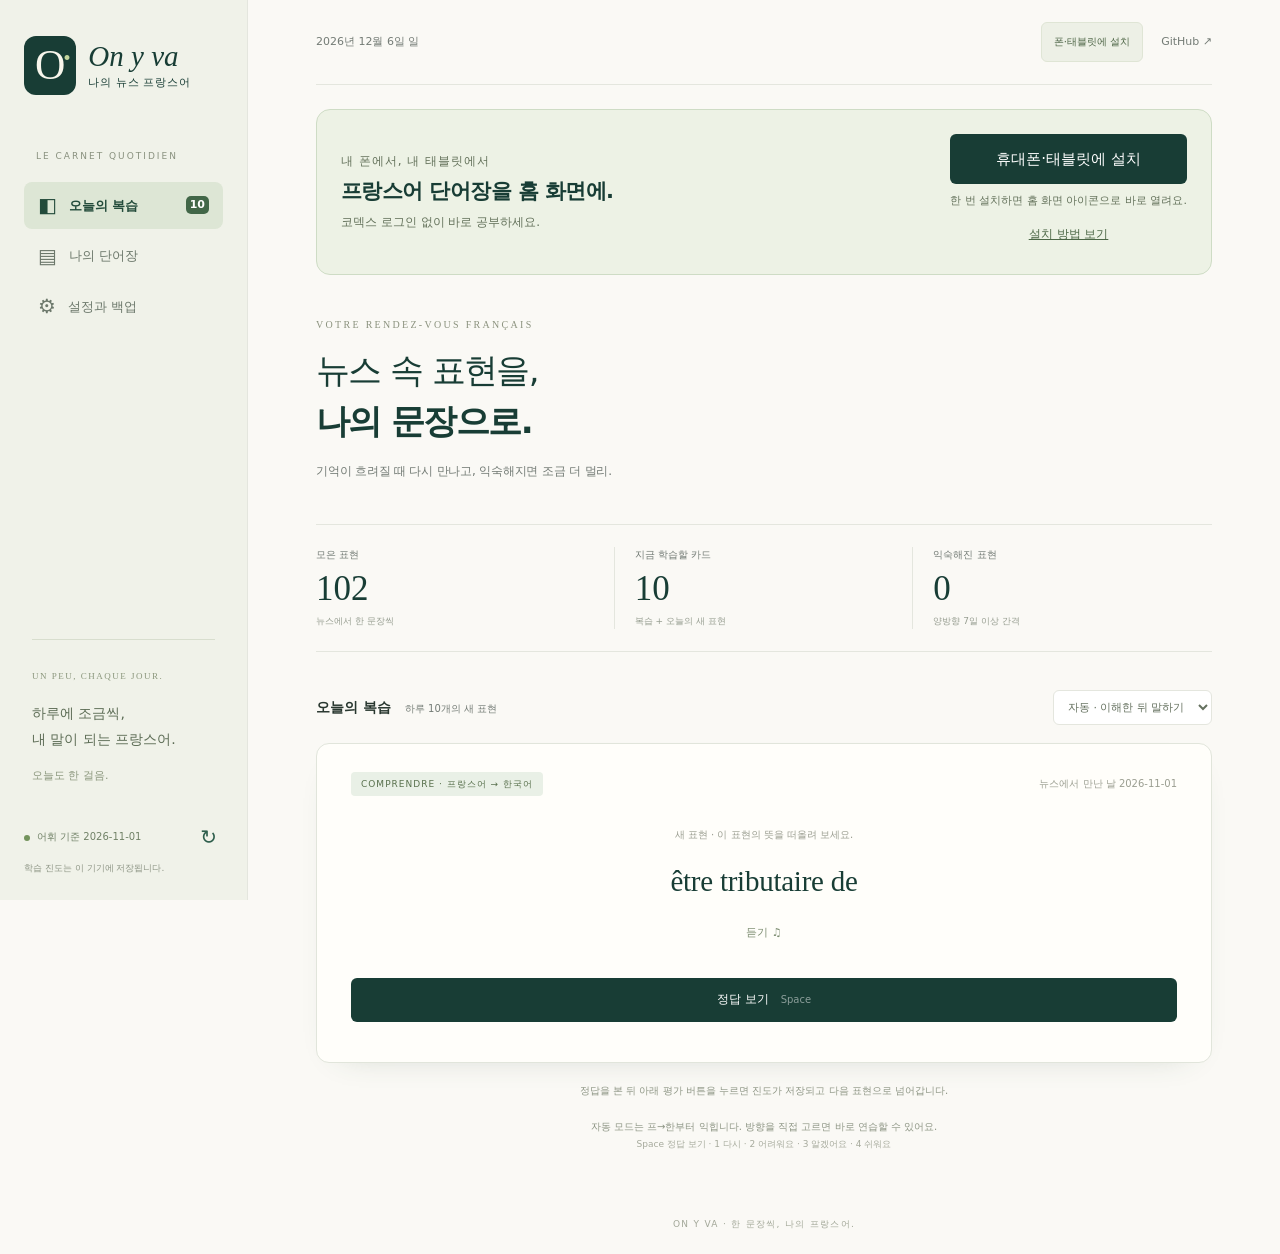
==== commit 77c0acf4: "Enable direct reverse study, show saved review feedback, and catch up missed news vocabulary" ====
--- a/news/index.html
+++ b/news/index.html
@@ -11,7 +11,7 @@
   <link rel="manifest" href="./manifest.webmanifest">
   <link rel="icon" href="./icon.svg" type="image/svg+xml">
   <link rel="apple-touch-icon" href="./icon-192.png">
-  <link rel="stylesheet" href="./style.css">
+  <link rel="stylesheet" href="./style.css?v=tablet3">
   <title>On y va · 뉴스 프랑스어</title>
 </head>
 <body>
@@ -29,11 +29,17 @@
       <small class="local-note">학습 진도는 이 기기에 저장됩니다.</small>
     </aside>
     <main>
-      <header class="topbar"><span id="today"></span><div><button id="install-button" class="button small secondary">홈 화면에 설치</button><a class="github" href="https://github.com/elisa0402-bot/fran-ais-flashcard/tree/main/news" target="_blank" rel="noopener">GitHub ↗</a></div></header>
+      <header class="topbar"><span id="today"></span><div><a id="install-button" class="button small secondary" href="#install-guide">홈 화면에 설치</a><a class="github" href="https://github.com/elisa0402-bot/fran-ais-flashcard/tree/main/news" target="_blank" rel="noopener">GitHub ↗</a></div></header>
 
       <section id="install-banner" class="install-banner" aria-labelledby="install-heading">
         <div><p class="install-eyebrow">내 폰에서, 내 태블릿에서</p><h2 id="install-heading">프랑스어 단어장을 홈 화면에.</h2><p>코덱스 로그인 없이 바로 공부하세요.</p></div>
-        <div class="install-actions"><button id="install-now" class="button primary">홈 화면에 설치</button><p id="install-status" role="status">한 번 설치하면 홈 화면 아이콘으로 바로 열려요.</p><button id="install-help" class="install-help">설치 방법 보기</button></div>
+        <div class="install-actions"><a id="install-now" class="button primary" href="#install-guide">홈 화면에 설치</a><p id="install-status" role="status">한 번 설치하면 홈 화면 아이콘으로 바로 열려요.</p><button id="install-help" class="install-help">설치 방법 보기</button></div>
+      </section>
+      <section id="install-guide" class="install-guide" aria-labelledby="install-guide-title">
+        <h2 id="install-guide-title">설치 창이 안 뜨면, Chrome 메뉴에서 추가하세요.</h2>
+        <ol><li>Chrome 오른쪽 위의 <strong>⋮</strong> 메뉴를 누르세요.</li><li><strong>홈 화면에 추가</strong> 또는 <strong>앱 설치</strong>를 누르세요.</li><li><strong>설치</strong>를 확인하면 끝입니다.</li></ol>
+        <p>다음부터는 홈 화면의 ‘프랑스어 단어장’ 아이콘으로 여세요.</p>
+        <a class="button secondary" href="#study">단어장으로 돌아가기</a>
       </section>
       <section id="study-view">
         <div class="intro"><p class="eyebrow">VOTRE RENDEZ-VOUS FRANÇAIS</p><h1>뉴스 속 표현을,<br><em>나의 문장으로.</em></h1><p class="description">기억이 흐려질 때 다시 만나고, 익숙해지면 조금 더 멀리.</p></div>
@@ -47,7 +53,8 @@
           <div id="grades" class="grades" hidden><button data-grade="again"><strong>다시</strong><small id="interval-again">1분 후</small></button><button data-grade="hard"><strong>어려워요</strong><small id="interval-hard">10분 후</small></button><button data-grade="good"><strong>알겠어요</strong><small id="interval-good">1일 후</small></button><button data-grade="easy"><strong>쉬워요</strong><small id="interval-easy">4일 후</small></button></div>
         </article>
         <div id="empty" class="empty" hidden><span>✓</span><h3>지금 할 복습을 마쳤어요.</h3><p id="empty-note"></p><button id="browse-button" class="button secondary">단어장 둘러보기</button></div>
-        <p class="study-hint" id="study-hint">프→한에서 두 번 기억하면, 한→프 카드가 자동으로 열립니다.<br><span>Space 정답 보기 · 1 다시 · 2 어려워요 · 3 알겠어요 · 4 쉬워요</span></p>
+        <p id="review-status" class="study-hint" role="status">정답을 본 뒤 아래 평가 버튼을 누르면 진도가 저장되고 다음 표현으로 넘어갑니다.</p>
+        <p class="study-hint" id="study-hint">자동 모드는 프→한부터 익힙니다. 방향을 직접 고르면 바로 연습할 수 있어요.<br><span>Space 정답 보기 · 1 다시 · 2 어려워요 · 3 알겠어요 · 4 쉬워요</span></p>
       </section>
       <section id="library-view" hidden>
         <div class="section-intro"><p class="eyebrow">MA COLLECTION</p><h1>나의 단어장</h1><p class="description">새 표현은 쌓이고, 익힌 표현의 진도는 그대로.</p></div>
@@ -56,7 +63,7 @@
       </section>
       <section id="settings-view" hidden>
         <div class="section-intro"><p class="eyebrow">À VOTRE RYTHME</p><h1>나의 속도로</h1><p class="description">학습 설정과 소중한 기록을 관리하세요.</p></div>
-        <div class="settings-card"><h2>학습</h2><label class="setting-row">하루 새 표현 <select id="new-per-day"><option value="5">5개</option><option value="10">10개</option><option value="15">15개</option><option value="20">20개</option><option value="50">50개</option><option value="100">100개</option></select></label><p>이미 배운 표현의 복습은 이 숫자에 포함되지 않습니다. 한국시간 자정에 새 표현 수가 갱신됩니다.</p><label class="setting-row">발음 속도 <select id="speech-rate"><option value="0.75">천천히</option><option value="0.9">보통</option><option value="1">자연스럽게</option></select></label><p>간격 반복은 1분·10분 재학습과 1일·3일 이후의 복습 간격을 사용합니다. 공식 Anki 앱이나 Anki 계정과 연결되지는 않습니다.</p></div>
+        <div class="settings-card"><h2>학습</h2><label class="setting-row">하루 새 표현 <select id="new-per-day"><option value="5">5개</option><option value="10">10개</option><option value="15">15개</option><option value="20">20개</option><option value="50">50개</option><option value="100">100개</option></select></label><p>각 방향의 새 표현 수입니다. 이미 배운 표현의 복습은 이 숫자에 포함되지 않습니다. 한국시간 자정에 새 표현 수가 갱신됩니다.</p><label class="setting-row">발음 속도 <select id="speech-rate"><option value="0.75">천천히</option><option value="0.9">보통</option><option value="1">자연스럽게</option></select></label><p>간격 반복은 1분·10분 재학습과 1일·3일 이후의 복습 간격을 사용합니다. 공식 Anki 앱이나 Anki 계정과 연결되지는 않습니다.</p></div>
         <div class="settings-card"><h2>어휘 업데이트</h2><p id="sync-details"></p><button id="settings-sync" class="button secondary">지금 새 어휘 확인</button><p>앱을 열 때와 사용 중 15분마다 GitHub의 새 어휘를 확인합니다. 인터넷이 없어도 저장된 카드로 학습할 수 있습니다.</p></div>
         <div class="settings-card"><h2>백업과 가져오기</h2><p>진도는 이 브라우저·기기에 저장됩니다. 브라우저 데이터를 지우거나 다른 기기로 옮기기 전에 백업해 주세요.</p><div class="button-row"><button id="backup" class="button primary">진도까지 백업</button><button id="import-button" class="button secondary">파일 가져오기</button><button id="export-anki" class="button secondary">Anki용 내보내기</button></div><p>백업 JSON, 어휘 JSON, 2열 CSV를 가져올 수 있습니다. 기존 윔피키드 CSV도 지원합니다. 새 뉴스 어휘는 모든 기기에 반영됩니다. 학습 진도는 기기별로 저장되며 자동으로 서로 합쳐지지는 않습니다.</p><input type="file" id="import-file" accept=".json,.csv,application/json,text/csv" hidden></div>
         <div id="windows-download" class="settings-card"><h2>Windows 전용 앱</h2><p>브라우저 없이 독립된 창에서 학습하고, 인터넷이 없어도 저장된 단어와 진도를 사용할 수 있습니다.</p><a class="button secondary" href="./downloads/OnYVa-Windows.zip" download>Windows 앱 받기 ↓</a><p>ZIP 파일을 모두 압축 푼 뒤 ‘설치하고 열기.vbs’를 실행하세요. 바탕화면에 ‘프랑스어 뉴스 단어장’ 아이콘이 생깁니다. 실행에 필요한 파일이 모두 포함되어 있습니다.</p><p>웹에서 학습한 진도는 먼저 백업한 뒤 새 앱의 ‘설정과 백업’에서 불러올 수 있습니다.</p></div>
@@ -77,6 +84,6 @@
   </dialog>
   <div id="toast" class="toast" role="status" hidden></div>
   <div id="storage-warning" role="alert" hidden>학습 기록을 저장하지 못했습니다. 설정에서 백업한 뒤 기기의 저장 공간을 확인해 주세요.</div>
-  <script src="./seed.js"></script><script src="./core.js"></script><script src="./app.js"></script><script src="./mobile-install.js"></script>
+  <script src="./seed.js"></script><script src="./core.js?v=review4"></script><script src="./app.js?v=review4"></script><script src="./mobile-install.js?v=tablet3"></script>
 </body>
 </html>
--- a/news/style.css
+++ b/news/style.css
@@ -5,3 +5,5 @@
 @media(max-width:740px){.install-banner{grid-template-columns:1fr;gap:12px;padding:20px;margin-top:18px}.install-banner h2{font-size:21px}.install-actions{max-width:none;text-align:left}.install-actions #install-status{max-width:none;margin:8px 0;font-size:12px}.install-help{padding-left:0;min-height:40px}.topbar>div{gap:10px}.topbar .github{display:none}.topbar .small{font-size:12px;padding:8px 12px}.grades button{min-height:56px}.grades strong{font-size:12px}.grades small{font-size:10px}.reveal{min-height:52px;font-size:15px}.example .ko{font-size:13px;line-height:1.8}.sound{min-height:44px}.library-tools input,dialog input,dialog textarea{font-size:16px}main{padding-bottom:env(safe-area-inset-bottom,0px)}.question h3{font-size:27px}.study-hint span{display:none}}
 
 @media(min-width:741px) and (max-width:1100px){.install-banner{grid-template-columns:1fr}.install-actions{max-width:none;text-align:left}.install-actions #install-status{max-width:none;margin:8px 0}}
+
+.install-guide{display:none}.install-guide:target{display:block;scroll-margin-top:20px;margin-top:20px;padding:22px;background:#fffefa;border:2px solid #9db58d;border-radius:12px}.install-guide h2{font-size:19px;line-height:1.6;margin:0 0 14px}.install-guide ol{padding-left:24px;font-size:15px;line-height:2.2}.install-guide p{font-size:13px;color:#617255}.install-guide .button{min-height:44px}
